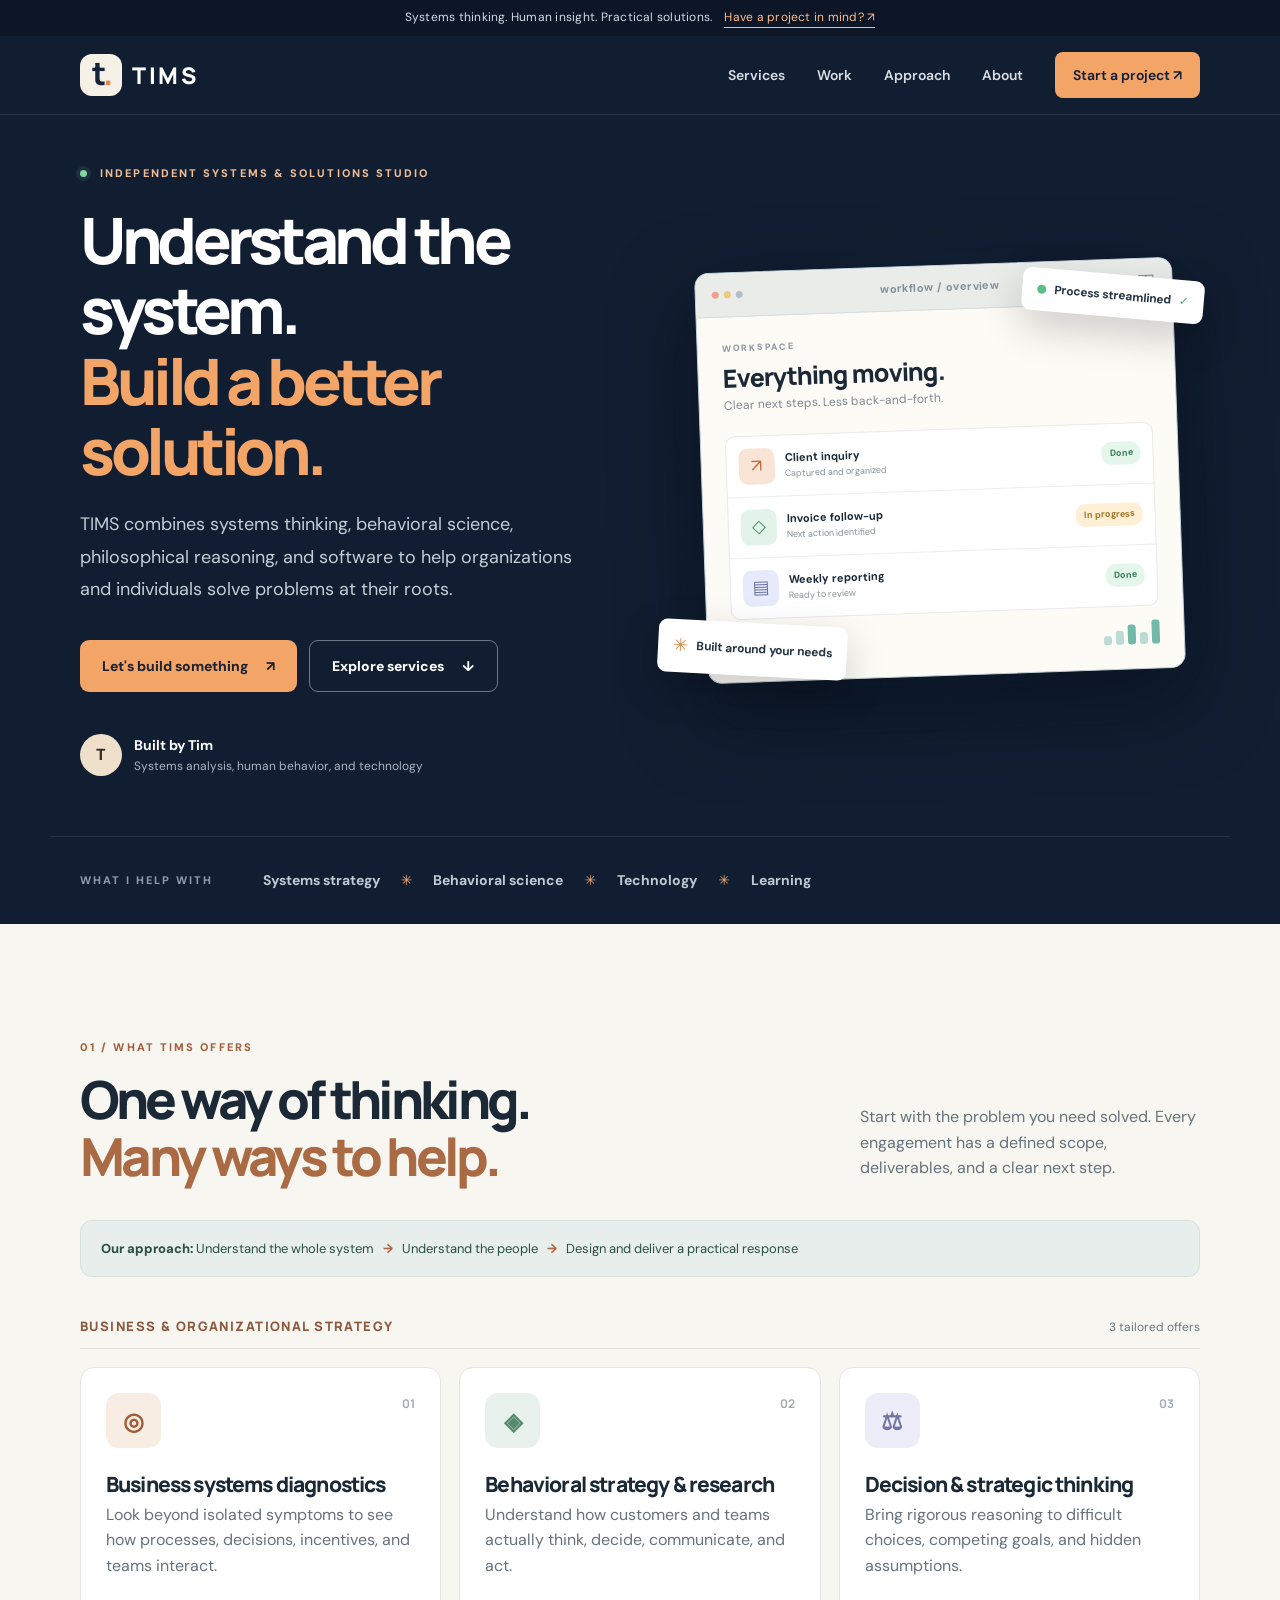
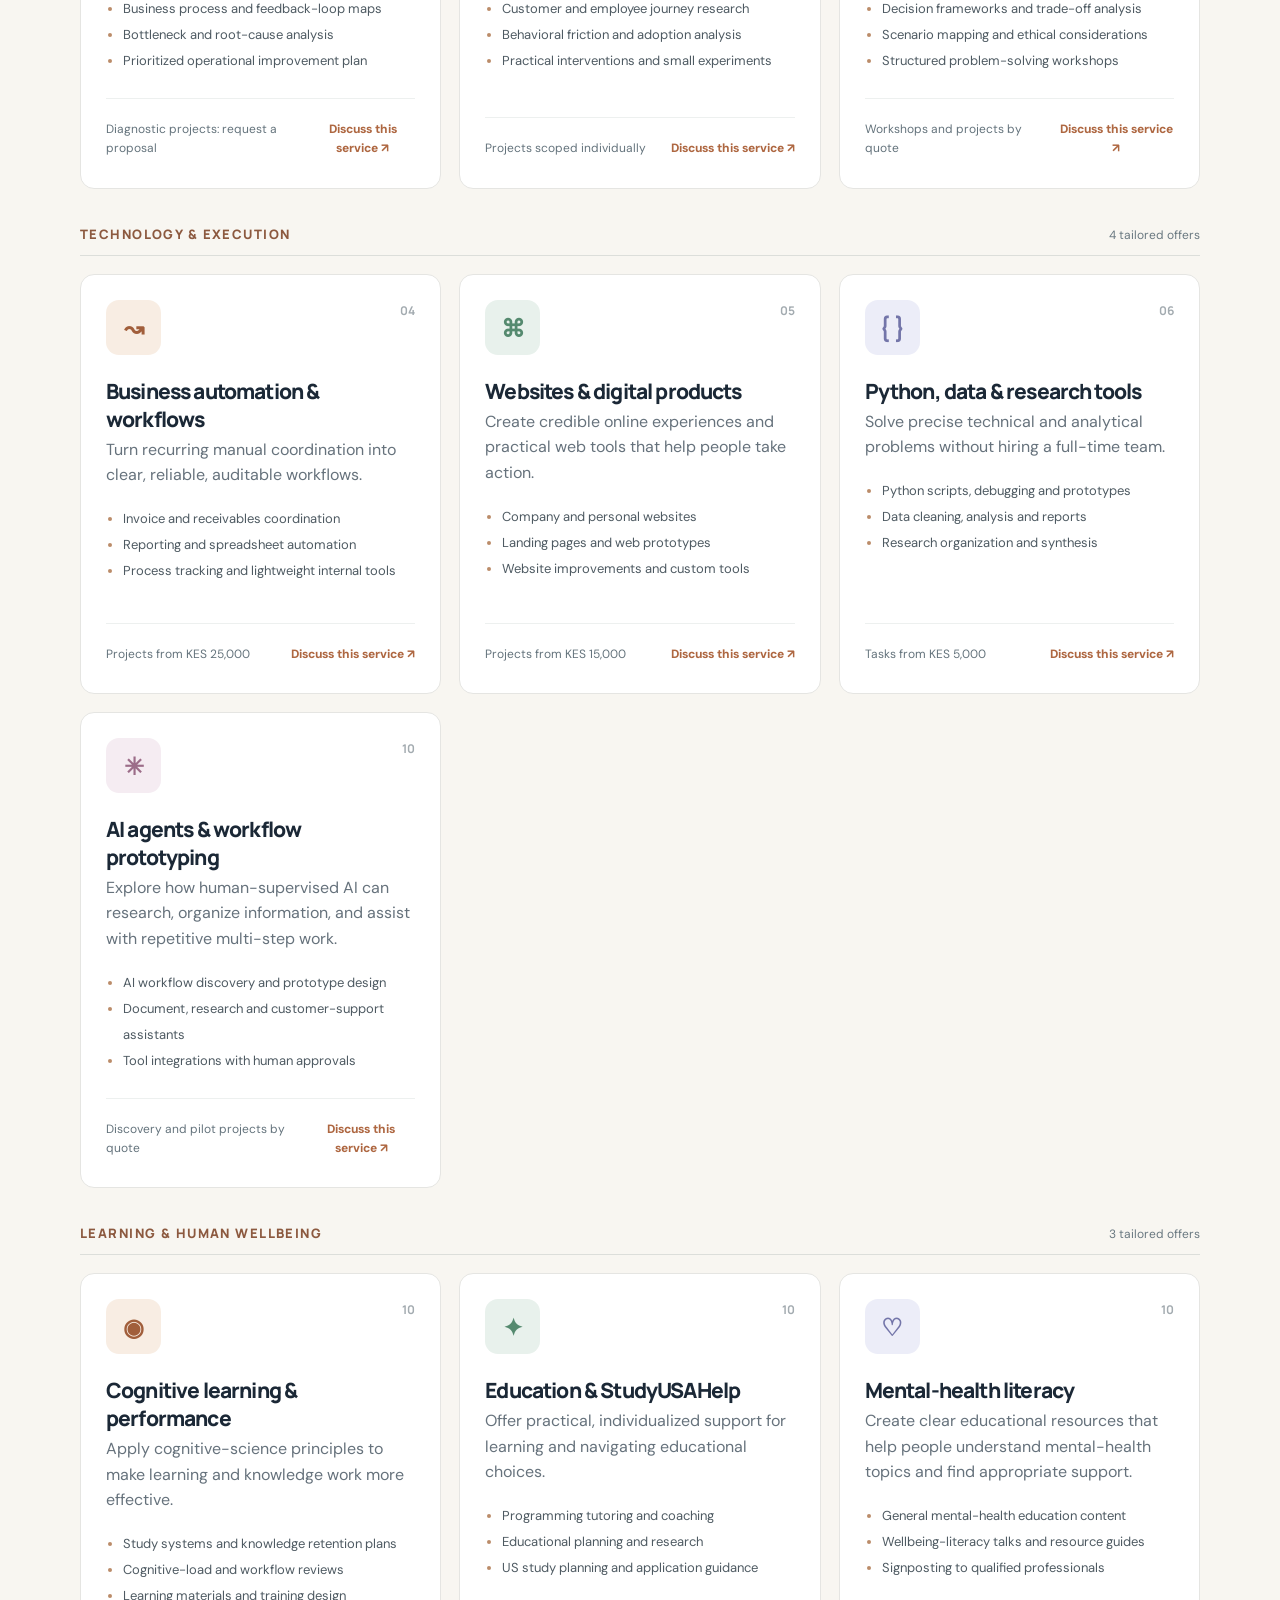
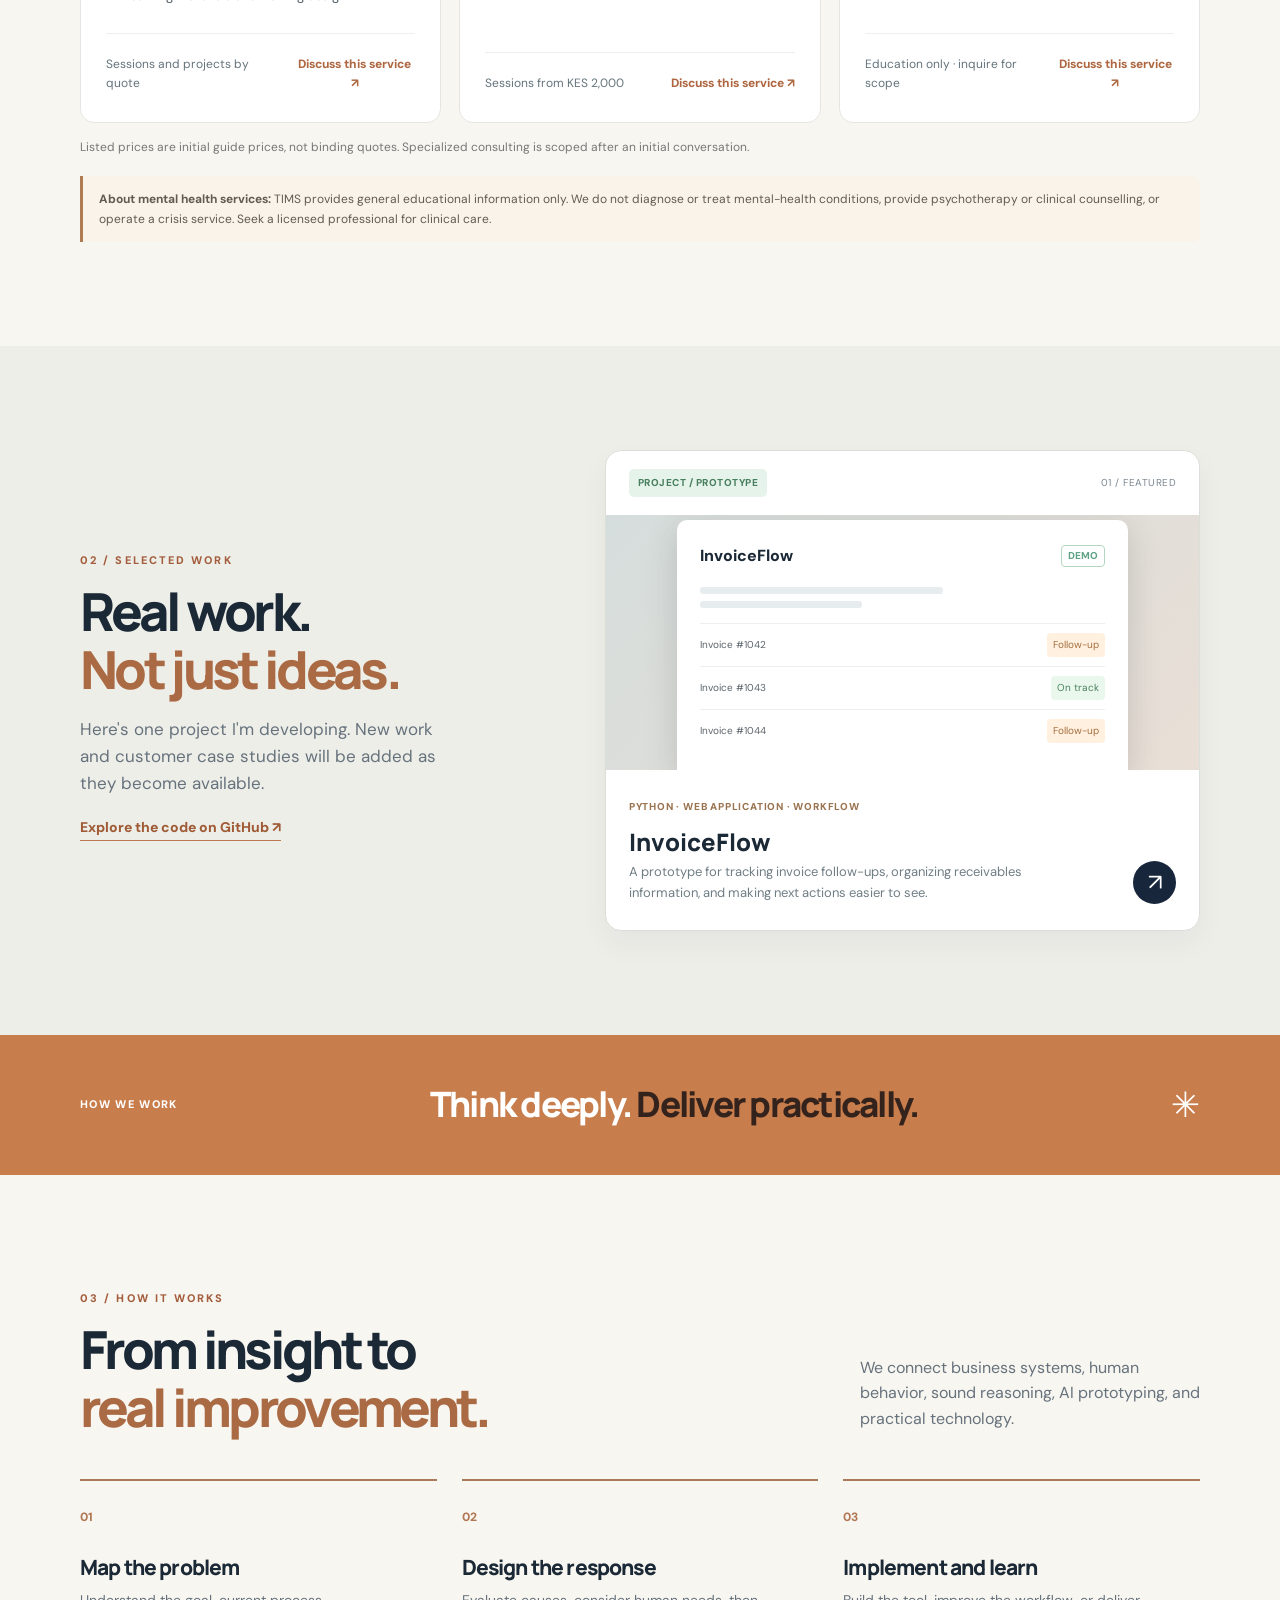
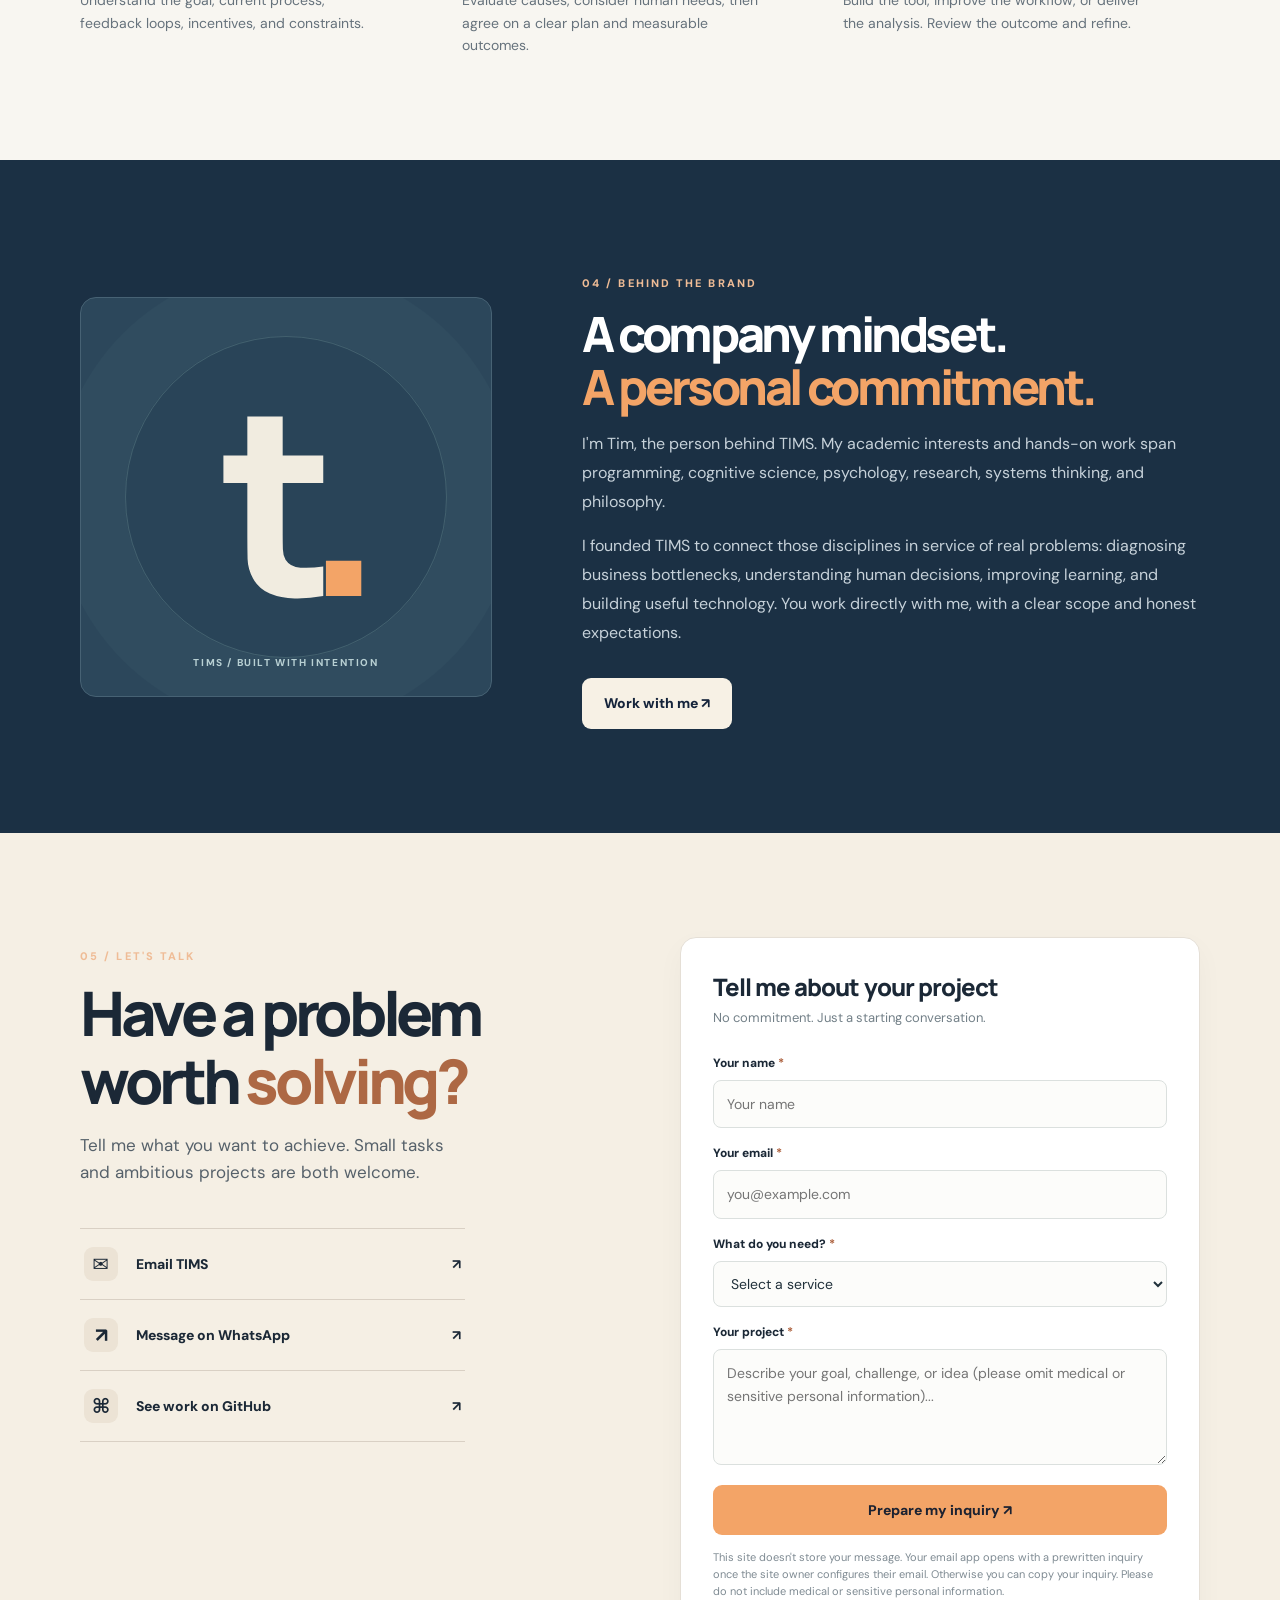
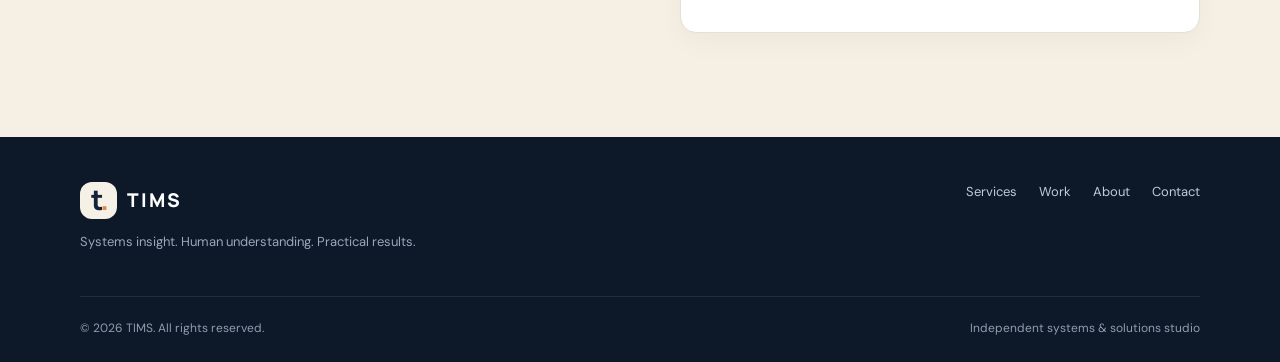
==== index.html @ 8bf4b093 "Add files via upload" ====
<!doctype html>
<html lang="en">
<head>
  <meta charset="utf-8">
  <meta name="viewport" content="width=device-width, initial-scale=1">
  <meta name="theme-color" content="#111e31">
  <meta name="description" content="TIMS combines systems thinking, behavioral science, philosophy, research and software to solve business problems, build digital solutions, and support learning.">
  <meta property="og:title" content="TIMS — Systems insight. Human understanding. Practical results.">
  <meta property="og:description" content="Systems consulting, behavioral design, technology, decision strategy and learning services — founded by Tim.">
  <meta property="og:type" content="website">
  <title>TIMS — Systems, People & Technology</title>
  <link rel="icon" href="favicon.svg" type="image/svg+xml">
  <link rel="stylesheet" href="styles.css">
  <script defer src="site-config.js"></script>
  <script defer src="script.js"></script>
</head>
<body>
  <a class="skip-link" href="#main">Skip to content</a>
  <div class="topline"><span>Systems thinking. Human insight. Practical solutions.</span><a href="#contact">Have a project in mind? <span aria-hidden="true">↗</span></a></div>
  <header class="header" id="top">
    <div class="shell nav-wrap">
      <a class="brand" href="#top" aria-label="TIMS home"><span class="brand-mark">t<span>.</span></span><span class="brand-word">TIMS</span></a>
      <button class="mobile-menu" id="nav-toggle" type="button" aria-expanded="false" aria-controls="site-nav" aria-label="Open navigation"><span></span><span></span><span></span></button>
      <nav class="nav" id="site-nav" aria-label="Main navigation">
        <a href="#services">Services</a>
        <a href="#work">Work</a>
        <a href="#approach">Approach</a>
        <a href="#about">About</a>
        <a class="nav-cta" href="#contact">Start a project <span aria-hidden="true">↗</span></a>
      </nav>
    </div>
  </header>
  <main id="main">
    <section class="hero" aria-labelledby="hero-title">
      <div class="shell hero-grid">
        <div class="hero-copy">
          <div class="eyebrow"><span class="signal-dot"></span> INDEPENDENT SYSTEMS & SOLUTIONS STUDIO</div>
          <h1 id="hero-title">Understand the system.<br><em>Build a better solution.</em></h1>
          <p class="hero-lead">TIMS combines systems thinking, behavioral science, philosophical reasoning, and software to help organizations and individuals solve problems at their roots.</p>
          <div class="hero-actions"><a class="button button-primary" href="#contact">Let's build something <span aria-hidden="true">↗</span></a><a class="button button-outline" href="#services">Explore services <span aria-hidden="true">↓</span></a></div>
          <div class="hero-proof"><div class="avatar">T</div><div><strong>Built by Tim</strong><span>Systems analysis, human behavior, and technology</span></div></div>
        </div>
        <div class="hero-art" aria-label="Illustration of coordinated business tasks">
          <div class="float-note top-note"><span class="small-dot green"></span><span>Process streamlined</span><span class="tiny-check">✓</span></div>
          <div class="mock-window">
            <div class="mock-head"><div class="window-dots"><i></i><i></i><i></i></div><span>workflow / overview</span><span class="window-symbol">◫</span></div>
            <div class="mock-body">
              <div class="mock-kicker">WORKSPACE</div><h3>Everything moving.</h3><p>Clear next steps. Less back-and-forth.</p>
              <div class="mock-board"><div class="mock-row"><span class="symbol peach">↗</span><span class="mock-line"><strong>Client inquiry</strong><small>Captured and organized</small></span><span class="mock-status">Done</span></div><div class="mock-row"><span class="symbol mint">◇</span><span class="mock-line"><strong>Invoice follow-up</strong><small>Next action identified</small></span><span class="mock-status amber">In progress</span></div><div class="mock-row"><span class="symbol lavender">▤</span><span class="mock-line"><strong>Weekly reporting</strong><small>Ready to review</small></span><span class="mock-status">Done</span></div></div>
              <div class="mock-bottom"><span>Example workflow preview</span><span class="bars"><i></i><i></i><i></i><i></i><i></i></span></div>
            </div>
          </div>
          <div class="float-note bottom-note"><span class="sparkle">✳</span><span>Built around your needs</span></div>
        </div>
      </div>
      <div class="shell hero-foot"><span>WHAT I HELP WITH</span><div>Systems strategy <b>✳</b> Behavioral science <b>✳</b> Technology <b>✳</b> Learning</div></div>
    </section>
    <section id="services" class="section services-section" aria-labelledby="services-title">
      <div class="shell"><div class="section-head"><div><p class="eyebrow dark">01 / WHAT TIMS OFFERS</p><h2 id="services-title">One way of thinking.<br><em>Many ways to help.</em></h2></div><p>Start with the problem you need solved. Every engagement has a defined scope, deliverables, and a clear next step.</p></div>
      <div class="positioning-strip"><strong>Our approach:</strong> Understand the whole system <span aria-hidden="true">→</span> Understand the people <span aria-hidden="true">→</span> Design and deliver a practical response</div>
      <div class="service-category"><h3>BUSINESS &amp; ORGANIZATIONAL STRATEGY</h3><span>3 tailored offers</span></div>
      <div class="service-grid">
        <article class="service-card"><div class="service-num">01</div><div class="service-icon" aria-hidden="true">◎</div><h3>Business systems diagnostics</h3><p>Look beyond isolated symptoms to see how processes, decisions, incentives, and teams interact.</p><ul><li>Business process and feedback-loop maps</li><li>Bottleneck and root-cause analysis</li><li>Prioritized operational improvement plan</li></ul><div class="service-bottom"><span>Diagnostic projects: request a proposal</span><button class="text-link service-inquire" data-service="Business systems diagnostics" type="button">Discuss this service ↗</button></div></article>
        <article class="service-card"><div class="service-num">02</div><div class="service-icon" aria-hidden="true">◈</div><h3>Behavioral strategy &amp; research</h3><p>Understand how customers and teams actually think, decide, communicate, and act.</p><ul><li>Customer and employee journey research</li><li>Behavioral friction and adoption analysis</li><li>Practical interventions and small experiments</li></ul><div class="service-bottom"><span>Projects scoped individually</span><button class="text-link service-inquire" data-service="Behavioral strategy and research" type="button">Discuss this service ↗</button></div></article>
        <article class="service-card"><div class="service-num">03</div><div class="service-icon" aria-hidden="true">⚖</div><h3>Decision &amp; strategic thinking</h3><p>Bring rigorous reasoning to difficult choices, competing goals, and hidden assumptions.</p><ul><li>Decision frameworks and trade-off analysis</li><li>Scenario mapping and ethical considerations</li><li>Structured problem-solving workshops</li></ul><div class="service-bottom"><span>Workshops and projects by quote</span><button class="text-link service-inquire" data-service="Decision and strategic thinking" type="button">Discuss this service ↗</button></div></article>
      </div>
      <div class="service-category"><h3>TECHNOLOGY &amp; EXECUTION</h3><span>4 tailored offers</span></div>
      <div class="service-grid">
        <article class="service-card"><div class="service-num">04</div><div class="service-icon" aria-hidden="true">↝</div><h3>Business automation &amp; workflows</h3><p>Turn recurring manual coordination into clear, reliable, auditable workflows.</p><ul><li>Invoice and receivables coordination</li><li>Reporting and spreadsheet automation</li><li>Process tracking and lightweight internal tools</li></ul><div class="service-bottom"><span>Projects from KES 25,000</span><button class="text-link service-inquire" data-service="Business automation" type="button">Discuss this service ↗</button></div></article>
        <article class="service-card"><div class="service-num">05</div><div class="service-icon" aria-hidden="true">⌘</div><h3>Websites &amp; digital products</h3><p>Create credible online experiences and practical web tools that help people take action.</p><ul><li>Company and personal websites</li><li>Landing pages and web prototypes</li><li>Website improvements and custom tools</li></ul><div class="service-bottom"><span>Projects from KES 15,000</span><button class="text-link service-inquire" data-service="Website development" type="button">Discuss this service ↗</button></div></article>
        <article class="service-card"><div class="service-num">06</div><div class="service-icon" aria-hidden="true">{ }</div><h3>Python, data &amp; research tools</h3><p>Solve precise technical and analytical problems without hiring a full-time team.</p><ul><li>Python scripts, debugging and prototypes</li><li>Data cleaning, analysis and reports</li><li>Research organization and synthesis</li></ul><div class="service-bottom"><span>Tasks from KES 5,000</span><button class="text-link service-inquire" data-service="Python, data and research tools" type="button">Discuss this service ↗</button></div></article>
        <article class="service-card"><div class="service-num">10</div><div class="service-icon" aria-hidden="true">✳</div><h3>AI agents &amp; workflow prototyping</h3><p>Explore how human-supervised AI can research, organize information, and assist with repetitive multi-step work.</p><ul><li>AI workflow discovery and prototype design</li><li>Document, research and customer-support assistants</li><li>Tool integrations with human approvals</li></ul><div class="service-bottom"><span>Discovery and pilot projects by quote</span><button class="text-link service-inquire" data-service="AI agent discovery and prototyping" type="button">Discuss this service ↗</button></div></article>
      </div>
      <div class="service-category"><h3>LEARNING &amp; HUMAN WELLBEING</h3><span>3 tailored offers</span></div>
      <div class="service-grid">
        <article class="service-card"><div class="service-num">10</div><div class="service-icon" aria-hidden="true">◉</div><h3>Cognitive learning &amp; performance</h3><p>Apply cognitive-science principles to make learning and knowledge work more effective.</p><ul><li>Study systems and knowledge retention plans</li><li>Cognitive-load and workflow reviews</li><li>Learning materials and training design</li></ul><div class="service-bottom"><span>Sessions and projects by quote</span><button class="text-link service-inquire" data-service="Cognitive learning and performance" type="button">Discuss this service ↗</button></div></article>
        <article class="service-card"><div class="service-num">10</div><div class="service-icon" aria-hidden="true">✦</div><h3>Education &amp; StudyUSAHelp</h3><p>Offer practical, individualized support for learning and navigating educational choices.</p><ul><li>Programming tutoring and coaching</li><li>Educational planning and research</li><li>US study planning and application guidance</li></ul><div class="service-bottom"><span>Sessions from KES 2,000</span><button class="text-link service-inquire" data-service="Education and StudyUSAHelp" type="button">Discuss this service ↗</button></div></article>
        <article class="service-card"><div class="service-num">10</div><div class="service-icon" aria-hidden="true">♡</div><h3>Mental-health literacy</h3><p>Create clear educational resources that help people understand mental-health topics and find appropriate support.</p><ul><li>General mental-health education content</li><li>Wellbeing-literacy talks and resource guides</li><li>Signposting to qualified professionals</li></ul><div class="service-bottom"><span>Education only · inquire for scope</span><button class="text-link service-inquire" data-service="Mental-health literacy education" type="button">Discuss this service ↗</button></div></article>
      </div>
      <p class="price-note">Listed prices are initial guide prices, not binding quotes. Specialized consulting is scoped after an initial conversation.</p>
      <div class="wellbeing-note"><strong>About mental health services:</strong> TIMS provides general educational information only. We do not diagnose or treat mental-health conditions, provide psychotherapy or clinical counselling, or operate a crisis service. Seek a licensed professional for clinical care.</div>
      </div>
    </section>
    <section id="work" class="section work-section" aria-labelledby="work-title"><div class="shell work-layout"><div class="work-intro"><p class="eyebrow dark">02 / SELECTED WORK</p><h2 id="work-title">Real work.<br><em>Not just ideas.</em></h2><p>Here's one project I'm developing. New work and customer case studies will be added as they become available.</p><a class="inline-arrow" href="https://github.com/edwingatimu384-sym/invoiceFlow" target="_blank" rel="noopener noreferrer">Explore the code on GitHub ↗</a></div><article class="project-card"><div class="project-top"><span class="project-chip">PROJECT / PROTOTYPE</span><span>01 / FEATURED</span></div><div class="project-illustration"><div class="paper"><div class="paper-header"><span>InvoiceFlow</span><span class="paper-tag">DEMO</span></div><div class="paper-line long"></div><div class="paper-line short"></div><div class="paper-item"><span>Invoice #1042</span><span class="paper-status">Follow-up</span></div><div class="paper-item"><span>Invoice #1043</span><span class="paper-status neutral">On track</span></div><div class="paper-item"><span>Invoice #1044</span><span class="paper-status">Follow-up</span></div></div></div><div class="project-body"><div><span class="project-meta">PYTHON · WEB APPLICATION · WORKFLOW</span><h3>InvoiceFlow</h3><p>A prototype for tracking invoice follow-ups, organizing receivables information, and making next actions easier to see.</p></div><a class="round-link" href="https://github.com/edwingatimu384-sym/invoiceFlow" aria-label="View InvoiceFlow on GitHub" target="_blank" rel="noopener noreferrer">↗</a></div></article></div></section>
    <section class="statement-band"><div class="shell statement-content"><span>HOW WE WORK</span><p>Think deeply. <em>Deliver practically.</em></p><span class="asterisk">✳</span></div></section>
    <section id="approach" class="section approach-section" aria-labelledby="approach-title"><div class="shell"><div class="section-head"><div><p class="eyebrow dark">03 / HOW IT WORKS</p><h2 id="approach-title">From insight to<br><em>real improvement.</em></h2></div><p>We connect business systems, human behavior, sound reasoning, AI prototyping, and practical technology.</p></div><div class="steps"><div class="step"><span class="step-number">01</span><h3>Map the problem</h3><p>Understand the goal, current process, feedback loops, incentives, and constraints.</p></div><div class="step"><span class="step-number">02</span><h3>Design the response</h3><p>Evaluate causes, consider human needs, then agree on a clear plan and measurable outcomes.</p></div><div class="step"><span class="step-number">03</span><h3>Implement and learn</h3><p>Build the tool, improve the workflow, or deliver the analysis. Review the outcome and refine.</p></div></div></div></section>
    <section id="about" class="section about-section" aria-labelledby="about-title"><div class="shell about-grid"><div class="about-graphic"><span class="about-monogram">t<span>.</span></span><div class="about-caption">TIMS / BUILT WITH INTENTION</div></div><div class="about-copy"><p class="eyebrow">04 / BEHIND THE BRAND</p><h2 id="about-title">A company mindset.<br><em>A personal commitment.</em></h2><p>I'm Tim, the person behind TIMS. My academic interests and hands-on work span programming, cognitive science, psychology, research, systems thinking, and philosophy.</p><p>I founded TIMS to connect those disciplines in service of real problems: diagnosing business bottlenecks, understanding human decisions, improving learning, and building useful technology. You work directly with me, with a clear scope and honest expectations.</p><a class="button button-dark" href="#contact">Work with me ↗</a></div></div></section>
    <section id="contact" class="section contact-section" aria-labelledby="contact-title"><div class="shell contact-grid"><div class="contact-copy"><p class="eyebrow">05 / LET'S TALK</p><h2 id="contact-title">Have a problem<br>worth <em>solving?</em></h2><p>Tell me what you want to achieve. Small tasks and ambitious projects are both welcome.</p><div class="contact-methods"><a id="contact-email" class="contact-method is-hidden" href="#"><span>✉</span><span>Email TIMS</span><b>↗</b></a><a id="contact-whatsapp" class="contact-method is-hidden" href="#" target="_blank" rel="noopener noreferrer"><span>↗</span><span>Message on WhatsApp</span><b>↗</b></a><a class="contact-method" href="https://github.com/edwingatimu384-sym" target="_blank" rel="noopener noreferrer"><span>⌘</span><span>See work on GitHub</span><b>↗</b></a></div></div><form id="inquiry-form" class="contact-form"><h3>Tell me about your project</h3><p>No commitment. Just a starting conversation.</p><div class="form-row"><label for="customer-name">Your name <span>*</span></label><input id="customer-name" name="name" autocomplete="name" placeholder="Your name" required maxlength="100"></div><div class="form-row"><label for="customer-email">Your email <span>*</span></label><input id="customer-email" type="email" name="email" autocomplete="email" placeholder="you@example.com" required maxlength="180"></div><div class="form-row"><label for="service-choice">What do you need? <span>*</span></label><select id="service-choice" name="service" required><option value="" disabled selected>Select a service</option><optgroup label="BUSINESS &amp; ORGANIZATIONAL STRATEGY"><option value="Business systems diagnostics">Business systems diagnostics</option><option value="Behavioral strategy and research">Behavioral strategy &amp; research</option><option value="Decision and strategic thinking">Decision &amp; strategic thinking</option></optgroup><optgroup label="TECHNOLOGY &amp; EXECUTION"><option value="Business automation">Business automation &amp; workflows</option><option value="Website development">Websites &amp; digital products</option><option value="Python, data and research tools">Python, data &amp; research tools</option><option value="AI agent discovery and prototyping">AI agents &amp; workflow prototyping</option></optgroup><optgroup label="LEARNING &amp; HUMAN WELLBEING"><option value="Cognitive learning and performance">Cognitive learning &amp; performance</option><option value="Education and StudyUSAHelp">Education &amp; StudyUSAHelp</option><option value="Mental-health literacy education">Mental-health literacy</option></optgroup><option value="Something else">Something else</option></select></div><div class="form-row"><label for="project-details">Your project <span>*</span></label><textarea id="project-details" name="details" rows="4" maxlength="3000" placeholder="Describe your goal, challenge, or idea (please omit medical or sensitive personal information)..." required></textarea></div><button class="button button-primary submit-button" id="inquiry-submit" type="submit">Prepare my inquiry ↗</button><p id="inquiry-status" class="inquiry-status" role="status" aria-live="polite"></p><p class="form-note">This site doesn't store your message. Your email app opens with a prewritten inquiry once the site owner configures their email. Otherwise you can copy your inquiry. Please do not include medical or sensitive personal information.</p></form></div></section>
  </main>
  <footer class="footer"><div class="shell footer-grid"><div><a class="brand footer-brand" href="#top"><span class="brand-mark">t<span>.</span></span><span class="brand-word">TIMS</span></a><p>Systems insight. Human understanding. Practical results.</p></div><div class="footer-links"><a href="#services">Services</a><a href="#work">Work</a><a href="#about">About</a><a href="#contact">Contact</a></div><div class="footer-bottom"><span>© <span id="year">2026</span> TIMS. All rights reserved.</span><span>Independent systems & solutions studio</span></div></div></footer>
</body>
</html>
---- styles.css ----
@import url('https://fonts.googleapis.com/css2?family=DM+Sans:wght@400;500;600;700&family=Manrope:wght@400;500;600;700;800&display=swap');
:root{--navy:#14233a;--deep:#111e31;--peach:#f3a467;--cream:#f8f6f1;--cream2:#f1eee7;--ink:#1b2836;--muted:#66727c;--stroke:#dfe1dd;--white:#fff;--radius:16px}*{box-sizing:border-box}html{scroll-behavior:smooth;scroll-padding-top:80px}body{margin:0;background:var(--cream);color:var(--ink);font-family:'DM Sans',system-ui,-apple-system,Segoe UI,sans-serif;font-size:16px;line-height:1.6}button,input,textarea,select{font:inherit}button{cursor:pointer}a{color:inherit;text-decoration:none}img{max-width:100%;display:block}:focus-visible{outline:3px solid var(--peach);outline-offset:4px}.shell{max-width:1180px;margin:auto;padding:0 30px}.skip-link{position:absolute;left:12px;top:-80px;background:white;padding:10px;z-index:99}.skip-link:focus{top:12px}.topline{background:#0c1627;color:#d1dbe6;text-align:center;padding:8px 20px;display:flex;justify-content:center;gap:12px;font-size:12px;letter-spacing:.02em}.topline a{color:#ffbb87;border-bottom:1px solid #ffbb87}.header{background:var(--deep);position:sticky;top:0;z-index:50;border-bottom:1px solid rgba(255,255,255,.1)}.nav-wrap{display:flex;justify-content:space-between;align-items:center;min-height:78px}.brand{display:inline-flex;gap:10px;align-items:center;color:white}.brand-mark{height:42px;width:42px;background:#f6f1e6;color:var(--navy);border-radius:12px;font:800 32px/38px 'Manrope',sans-serif;text-align:center;letter-spacing:-3px}.brand-mark span{color:#e5864d}.brand-word{font:800 23px/1 'Manrope',sans-serif;letter-spacing:.11em}.nav{display:flex;align-items:center;gap:32px;color:#d9dee4;font-size:14px;font-weight:600}.nav a:hover{color:white}.nav-cta{background:var(--peach);color:var(--deep)!important;border-radius:8px;padding:12px 18px;transition:transform .2s}.nav-cta:hover,.button:hover{transform:translateY(-2px)}.mobile-menu{display:none}.hero{background:var(--deep);color:white;overflow:hidden}.hero-grid{display:grid;grid-template-columns:1.03fr .97fr;align-items:center;gap:48px;min-height:610px;padding-top:50px;padding-bottom:60px}.eyebrow{font-size:11px;font-weight:800;letter-spacing:.19em;color:#efbc96;text-transform:uppercase}.signal-dot{display:inline-block;width:7px;height:7px;background:#81d7a0;border-radius:50%;margin-right:8px;box-shadow:0 0 0 4px #81d7a017}.hero h1,.section h2,.statement-content p{font:800 clamp(42px,5vw,72px)/1.1 'Manrope',sans-serif;letter-spacing:-.07em;margin:22px 0}.hero h1 em,.section h2 em,.statement-content em{font-style:normal;color:var(--peach)}.hero-lead{color:#c5cdd6;font-size:18px;max-width:510px;line-height:1.8}.hero-actions{display:flex;gap:12px;flex-wrap:wrap;margin:34px 0 42px}.button{display:inline-flex;justify-content:center;align-items:center;gap:18px;border:0;border-radius:9px;padding:14px 22px;font-size:14px;font-weight:800;transition:transform .2s,background .2s}.button-primary{background:var(--peach);color:#1c2231}.button-primary:hover{background:#ffbc8a}.button-outline{color:white;border:1px solid #6c7788;background:transparent}.button-outline:hover{background:#ffffff12}.hero-proof{display:flex;gap:12px;align-items:center}.avatar{height:42px;width:42px;display:grid;place-items:center;border-radius:50%;font-weight:800;color:#30291e;background:#eee0cb}.hero-proof strong,.hero-proof span{display:block}.hero-proof strong{font-size:14px}.hero-proof span{font-size:12px;color:#a8b5c4}.hero-art{height:470px;position:relative;display:flex;align-items:center;justify-content:center}.hero-art:before{content:"";position:absolute;width:520px;height:520px;border-radius:50%;background:radial-gradient(circle,#38547445,transparent 66%)}.mock-window{width:92%;max-width:510px;background:#fdfbf6;color:var(--ink);border:1px solid #c4d1da;border-radius:14px;box-shadow:0 30px 80px #060c1890;transform:rotate(-2deg);position:relative;overflow:hidden}.mock-head{height:44px;background:#e9ece9;display:flex;align-items:center;justify-content:space-between;padding:0 16px;border-bottom:1px solid #d6dcdf;color:#82909a;font-size:11px;font-weight:700;letter-spacing:.04em}.window-dots{display:flex;gap:5px}.window-dots i{width:7px;height:7px;border-radius:50%;background:#b4bec4}.window-dots i:first-child{background:#efa08b}.window-dots i:nth-child(2){background:#efc87b}.window-symbol{font-size:20px}.mock-body{padding:24px}.mock-kicker{font-size:9px;font-weight:800;color:#8c97a0;letter-spacing:.2em}.mock-body h3{font:800 25px/1.2 Manrope,sans-serif;letter-spacing:-1px;margin:8px 0 3px}.mock-body>p{font-size:12px;color:#7e8892;margin:0 0 20px}.mock-board{background:white;border:1px solid #e8eaeb;border-radius:10px}.mock-row{padding:12px;display:flex;align-items:center;gap:10px;border-bottom:1px solid #eceeee}.mock-row:last-child{border:0}.symbol{height:36px;width:36px;border-radius:9px;display:grid;place-items:center;font-size:18px}.peach{background:#fae4d6;color:#bf6b37}.mint{background:#e2f4e9;color:#429263}.lavender{background:#e6eafa;color:#6972a7}.mock-line{flex:1}.mock-line strong,.mock-line small{display:block}.mock-line strong{font-size:11px}.mock-line small{font-size:9px;color:#88919a}.mock-status{font-size:9px;font-weight:800;border-radius:10px;padding:4px 8px;color:#378059;background:#e5f6eb}.mock-status.amber{background:#fff0d5;color:#a4772b}.mock-bottom{display:flex;align-items:center;justify-content:space-between;margin-top:14px;color:#929a9e;font-size:9px}.bars{display:flex;align-items:flex-end;gap:4px}.bars i{height:9px;width:8px;background:#bedad5;border-radius:3px}.bars i:nth-child(2){height:14px}.bars i:nth-child(3){height:20px;background:#72b9a7}.bars i:nth-child(4){height:12px}.bars i:nth-child(5){height:24px;background:#72b9a7}.float-note{position:absolute;z-index:2;background:white;color:#263743;border-radius:9px;box-shadow:0 15px 40px #0003;padding:12px 15px;display:flex;align-items:center;gap:8px;font-size:12px;font-weight:700}.top-note{right:-4px;top:38px;transform:rotate(5deg)}.bottom-note{left:-22px;bottom:30px;transform:rotate(3deg)}.small-dot{width:9px;height:9px;border-radius:50%}.green{background:#5abd8a}.tiny-check{color:#56a784}.sparkle{color:#d78e52;font-size:18px}.hero-foot{display:flex;gap:50px;align-items:center;border-top:1px solid #ffffff18;min-height:88px;color:#c1c9d3}.hero-foot>span{font-size:11px;letter-spacing:.18em;color:#8c9aac;font-weight:800}.hero-foot>div{font-size:14px;font-weight:700}.hero-foot b{padding:0 18px;color:var(--peach)}.section{padding:104px 0}.section-head{display:flex;align-items:end;justify-content:space-between;gap:30px;margin-bottom:42px}.eyebrow.dark{color:#a35d3c}.section h2{font-size:clamp(36px,4.1vw,55px);margin:14px 0 0}.section h2 em{color:#aa6a44}.section-head>p{max-width:340px;color:var(--muted);margin:0 0 5px}.service-grid{display:grid;grid-template-columns:repeat(2,1fr);gap:18px}.service-card{min-height:390px;background:white;padding:30px;position:relative;border:1px solid #e5e5e2;border-radius:14px;display:flex;flex-direction:column;transition:transform .2s,box-shadow .2s}.service-card:hover{transform:translateY(-4px);box-shadow:0 15px 30px #1c2c3210}.service-num{position:absolute;right:30px;top:29px;color:#a3abb0;font:700 12px Manrope,sans-serif}.service-icon{display:grid;place-items:center;height:55px;width:55px;border-radius:13px;background:#f8ede3;color:#a15e3b;font:700 24px Manrope,sans-serif}.service-card:nth-child(2) .service-icon{background:#e8f1ec;color:#558a6f}.service-card:nth-child(3) .service-icon{background:#ecedf8;color:#7375a9}.service-card:nth-child(4) .service-icon{background:#f5ecf2;color:#9c6d89}.service-card h3{font:800 23px Manrope,sans-serif;letter-spacing:-.04em;margin:22px 0 4px}.service-card>p{color:var(--muted);margin:0 0 10px}.service-card ul{padding-left:17px;margin:8px 0 24px;font-size:13px;color:#4e5a62;line-height:2}.service-card li::marker{color:#bb8c69}.service-bottom{margin-top:auto;border-top:1px solid #edf0ef;padding-top:17px;display:flex;align-items:center;justify-content:space-between;gap:12px;font-size:12px;color:#64737c}.service-bottom strong{color:#1f2a31}.text-link{border:0;background:none;padding:4px 0;color:#ae6741;font-weight:800;font-size:12px}.text-link:hover{text-decoration:underline}.price-note{margin:15px 0 0;font-size:12px;color:#777}.work-section{background:#eeeee9}.work-layout{display:grid;grid-template-columns:.85fr 1.15fr;gap:85px;align-items:center}.work-intro>p:not(.eyebrow){color:var(--muted);font-size:17px;max-width:370px}.inline-arrow{font-weight:800;font-size:14px;border-bottom:1px solid #bc7951;padding-bottom:4px;color:#9f5b36}.project-card{background:white;border:1px solid #dadfd9;border-radius:16px;overflow:hidden;box-shadow:0 13px 30px #1e31310c}.project-top{display:flex;justify-content:space-between;align-items:center;padding:18px 23px;font-size:10px;color:#7b8790;letter-spacing:.05em}.project-chip{background:#e6f3eb;padding:6px 9px;border-radius:5px;color:#48805e;font-weight:800}.project-illustration{height:255px;background:linear-gradient(135deg,#d5dddc,#e9dfd6);display:flex;justify-content:center;align-items:end;overflow:hidden;padding-top:22px}.paper{background:#fff;width:76%;height:250px;border-radius:10px 10px 0 0;box-shadow:0 9px 32px #3a414133;padding:23px}.paper-header{display:flex;justify-content:space-between;align-items:center;font-weight:800;font-size:16px;margin-bottom:18px}.paper-tag{color:#61a485;font-size:10px;border:1px solid #b3d8c1;padding:2px 6px;border-radius:4px}.paper-line{height:7px;border-radius:3px;background:#e7ecee;margin-bottom:7px}.paper-line.long{width:60%}.paper-line.short{width:40%;margin-bottom:15px}.paper-item{border-top:1px solid #ecefed;display:flex;justify-content:space-between;align-items:center;padding:9px 0;font-size:10px;color:#5c646b}.paper-status{background:#fff0df;padding:4px 6px;border-radius:4px;color:#a66f3f}.paper-status.neutral{background:#eaf7ed;color:#48805e}.project-body{display:flex;align-items:end;justify-content:space-between;gap:15px;padding:22px 23px 26px}.project-meta{color:#9a734f;letter-spacing:.08em;font-size:10px;font-weight:800}.project-body h3{margin:7px 0 4px;font:800 24px Manrope,sans-serif}.project-body p{margin:0;color:#707e85;font-size:13px;max-width:400px}.round-link{height:43px;min-width:43px;border-radius:50%;background:#17263b;color:white;display:grid;place-items:center;font-size:23px}.statement-band{background:#c87d4c;color:#fff;padding:42px 0}.statement-content{display:flex;justify-content:space-between;align-items:center;gap:20px}.statement-content>span:first-child{font-weight:800;font-size:11px;letter-spacing:.12em}.statement-content p{font-size:clamp(22px,3vw,35px);margin:0;letter-spacing:-.05em}.statement-content em{color:#34231d}.asterisk{font-size:35px}.steps{display:grid;grid-template-columns:repeat(3,1fr);gap:25px}.step{border-top:2px solid #a97b5a;padding-top:22px}.step-number{font-size:12px;color:#b07752;font-weight:800}.step h3{font:800 21px Manrope,sans-serif;letter-spacing:-.04em;margin:25px 0 8px}.step p{margin:0;max-width:310px;color:var(--muted);font-size:14px}.about-section{background:#1b3044;color:white}.about-grid{display:grid;grid-template-columns:.8fr 1.2fr;gap:90px;align-items:center}.about-graphic{background:#294458;min-height:400px;border:1px solid #476274;border-radius:16px;position:relative;display:grid;place-items:center;overflow:hidden}.about-graphic:before{content:"";position:absolute;border:1px solid #8fb5b241;width:320px;height:320px;border-radius:50%;box-shadow:0 0 0 70px #87a7a60c,0 0 0 140px #87a7a607}.about-monogram{font:800 260px/1 Manrope,sans-serif;letter-spacing:-.13em;z-index:1;color:#f1ece0}.about-monogram span{color:var(--peach)}.about-caption{position:absolute;bottom:25px;font-weight:800;font-size:10px;letter-spacing:.16em;color:#b8d0d3}.about-copy h2{font-size:clamp(35px,3.8vw,51px)}.about-copy h2 em{color:var(--peach)}.about-copy>p:not(.eyebrow){font-size:16px;line-height:1.8;color:#c6d1d9}.button-dark{background:#f7f1e5;color:#14233a;margin-top:15px}.contact-section{background:#f5efe4}.contact-grid{display:grid;grid-template-columns:1fr 1fr;gap:80px;align-items:start}.contact-copy h2{font-size:clamp(42px,4.8vw,64px)}.contact-copy h2 em{color:#ad6844}.contact-copy>p:not(.eyebrow){font-size:17px;color:#56616a;max-width:375px}.contact-methods{margin-top:42px;max-width:385px}.contact-method{border-top:1px solid #d9d0c4;display:flex;gap:18px;align-items:center;padding:18px 4px;font-size:14px;font-weight:800}.contact-method:last-child{border-bottom:1px solid #d9d0c4}.contact-method>span:first-child{width:34px;height:34px;display:grid;place-items:center;background:#ece3d5;border-radius:9px;font-size:20px}.contact-method b{margin-left:auto}.is-hidden{display:none}.contact-form{background:white;border:1px solid #e5dfd6;padding:32px;border-radius:16px;box-shadow:0 10px 28px #41362909}.contact-form h3{font:800 24px Manrope,sans-serif;letter-spacing:-.04em;margin:0}.contact-form>p{margin:5px 0 25px;color:#738088;font-size:13px}.form-row{margin-bottom:16px}.form-row label{display:block;margin-bottom:7px;font-weight:800;font-size:12px}.form-row label span{color:#ac603d}.form-row input,.form-row select,.form-row textarea{display:block;width:100%;background:#fcfcfa;border:1px solid #dbe0de;border-radius:8px;padding:12px 13px;outline-offset:3px;color:#21313b;font-size:14px}.form-row textarea{resize:vertical}.form-row input:focus,.form-row textarea:focus,.form-row select:focus{border-color:#b66d47;outline:2px solid #f3cdb9}.submit-button{width:100%;margin-top:4px}.inquiry-status{font-size:12px!important;color:#2f8160!important;margin:14px 0 0!important}.form-note{font-size:11px!important;line-height:1.55;color:#7f8b93!important;margin:14px 0 0!important}.footer{background:#0d1929;color:white;padding:45px 0 24px}.footer-grid{display:grid;grid-template-columns:1fr 1fr;gap:30px}.footer-brand .brand-mark{height:37px;width:37px;line-height:34px;font-size:28px}.footer-brand .brand-word{font-size:19px}.footer-grid p{color:#98a7b9;font-size:13px}.footer-links{display:flex;justify-content:end;gap:22px;align-items:start;font-size:13px;color:#bfccd5}.footer-links a:hover{color:white}.footer-bottom{grid-column:1/-1;border-top:1px solid #ffffff16;padding-top:22px;display:flex;justify-content:space-between;gap:20px;font-size:12px;color:#8e9eae}
@media(max-width:980px){.hero-grid{gap:25px}.hero-art{height:380px}.hero h1{font-size:50px}.work-layout,.about-grid{gap:35px}.contact-grid{gap:30px}.top-note{right:-8px}}@media(max-width:760px){.shell{padding:0 20px}.topline{font-size:10px;flex-wrap:wrap;gap:3px 10px}.nav-wrap{min-height:67px}.mobile-menu{display:flex;flex-direction:column;gap:5px;border:0;background:transparent;padding:12px}.mobile-menu span{height:2px;width:23px;background:white;border-radius:3px}.nav{display:none;flex-direction:column;align-items:stretch;gap:0;position:absolute;left:0;right:0;top:100%;padding:8px 20px 20px;background:#111e31;box-shadow:0 20px 25px #0004}.nav.open{display:flex}.nav a{padding:12px}.nav-cta{margin-top:9px;text-align:center}.hero-grid{grid-template-columns:1fr;padding-top:42px;padding-bottom:10px;gap:10px}.hero h1{font-size:clamp(43px,9vw,62px)}.hero-lead{font-size:16px}.hero-actions{margin:23px 0 28px}.hero-art{height:360px;width:min(100%,530px);margin:auto}.mock-window{width:85%}.hero-foot{display:block;padding-top:20px;padding-bottom:20px;min-height:auto}.hero-foot>div{font-size:12px;line-height:2;margin-top:7px}.hero-foot b{padding:0 5px}.section{padding:70px 0}.section-head{display:block}.section-head>p{margin:20px 0 0}.section h2{font-size:40px}.service-grid{grid-template-columns:1fr}.service-card{min-height:auto}.work-layout,.about-grid,.contact-grid{grid-template-columns:1fr;gap:40px}.work-intro>p:not(.eyebrow){max-width:650px}.steps{grid-template-columns:1fr;gap:26px}.step h3{margin:12px 0 8px}.about-graphic{min-height:300px}.about-monogram{font-size:210px}.contact-form{padding:23px}.statement-content{flex-wrap:wrap}.statement-content p{order:3;width:100%;font-size:27px}.footer-links{flex-wrap:wrap}}@media(max-width:440px){.hero h1{font-size:42px}.hero-art{height:315px}.float-note{font-size:9px;padding:8px}.top-note{right:0;top:20px}.bottom-note{left:0;bottom:15px}.mock-body{padding:16px}.mock-window{width:94%}.mock-row{padding:9px}.hero-actions .button{flex:1;min-width:180px}.service-card{padding:22px}.service-bottom{flex-wrap:wrap}.footer-grid{grid-template-columns:1fr}.footer-links{justify-content:start}.footer-bottom{display:block}.footer-bottom span{display:block;margin-bottom:7px}}@media(prefers-reduced-motion:reduce){html{scroll-behavior:auto}*,*:before,*:after{transition:none!important;animation:none!important}}

/* Expanded cross-disciplinary services */
.positioning-strip{background:#e8eeeb;border:1px solid #d7e1dc;color:#2b5045;border-radius:12px;padding:16px 20px;margin:-8px 0 40px;font-size:13px;line-height:1.8}
.positioning-strip strong{font-weight:800}.positioning-strip span{color:#ad6844;font-weight:800;margin:0 6px}
.service-category{display:flex;align-items:baseline;justify-content:space-between;border-bottom:1px solid #dcdeda;margin:36px 0 18px;padding-bottom:10px;gap:12px}
.service-category h3{font:800 13px Manrope,sans-serif;letter-spacing:.11em;color:#8c593f;margin:0}
.service-category span{font-size:12px;color:#697880;white-space:nowrap}
.service-category+.service-grid{grid-template-columns:repeat(3,minmax(0,1fr))}
.service-category+.service-grid .service-card{min-height:420px;padding:25px}
.service-category+.service-grid .service-card h3{font-size:21px}
.service-category+.service-grid .service-card .service-num{right:25px;top:27px}
.wellbeing-note{border-left:3px solid #af7b53;background:#f9f3e9;border-radius:0 8px 8px 0;font-size:12px;line-height:1.7;color:#615b54;padding:13px 16px;margin-top:18px}
@media(max-width:980px){.service-category+.service-grid{grid-template-columns:repeat(2,minmax(0,1fr))}}
@media(max-width:760px){.service-category+.service-grid{grid-template-columns:1fr}.service-category+.service-grid .service-card{min-height:auto}.positioning-strip{margin-top:0}.service-category h3{font-size:11px}}
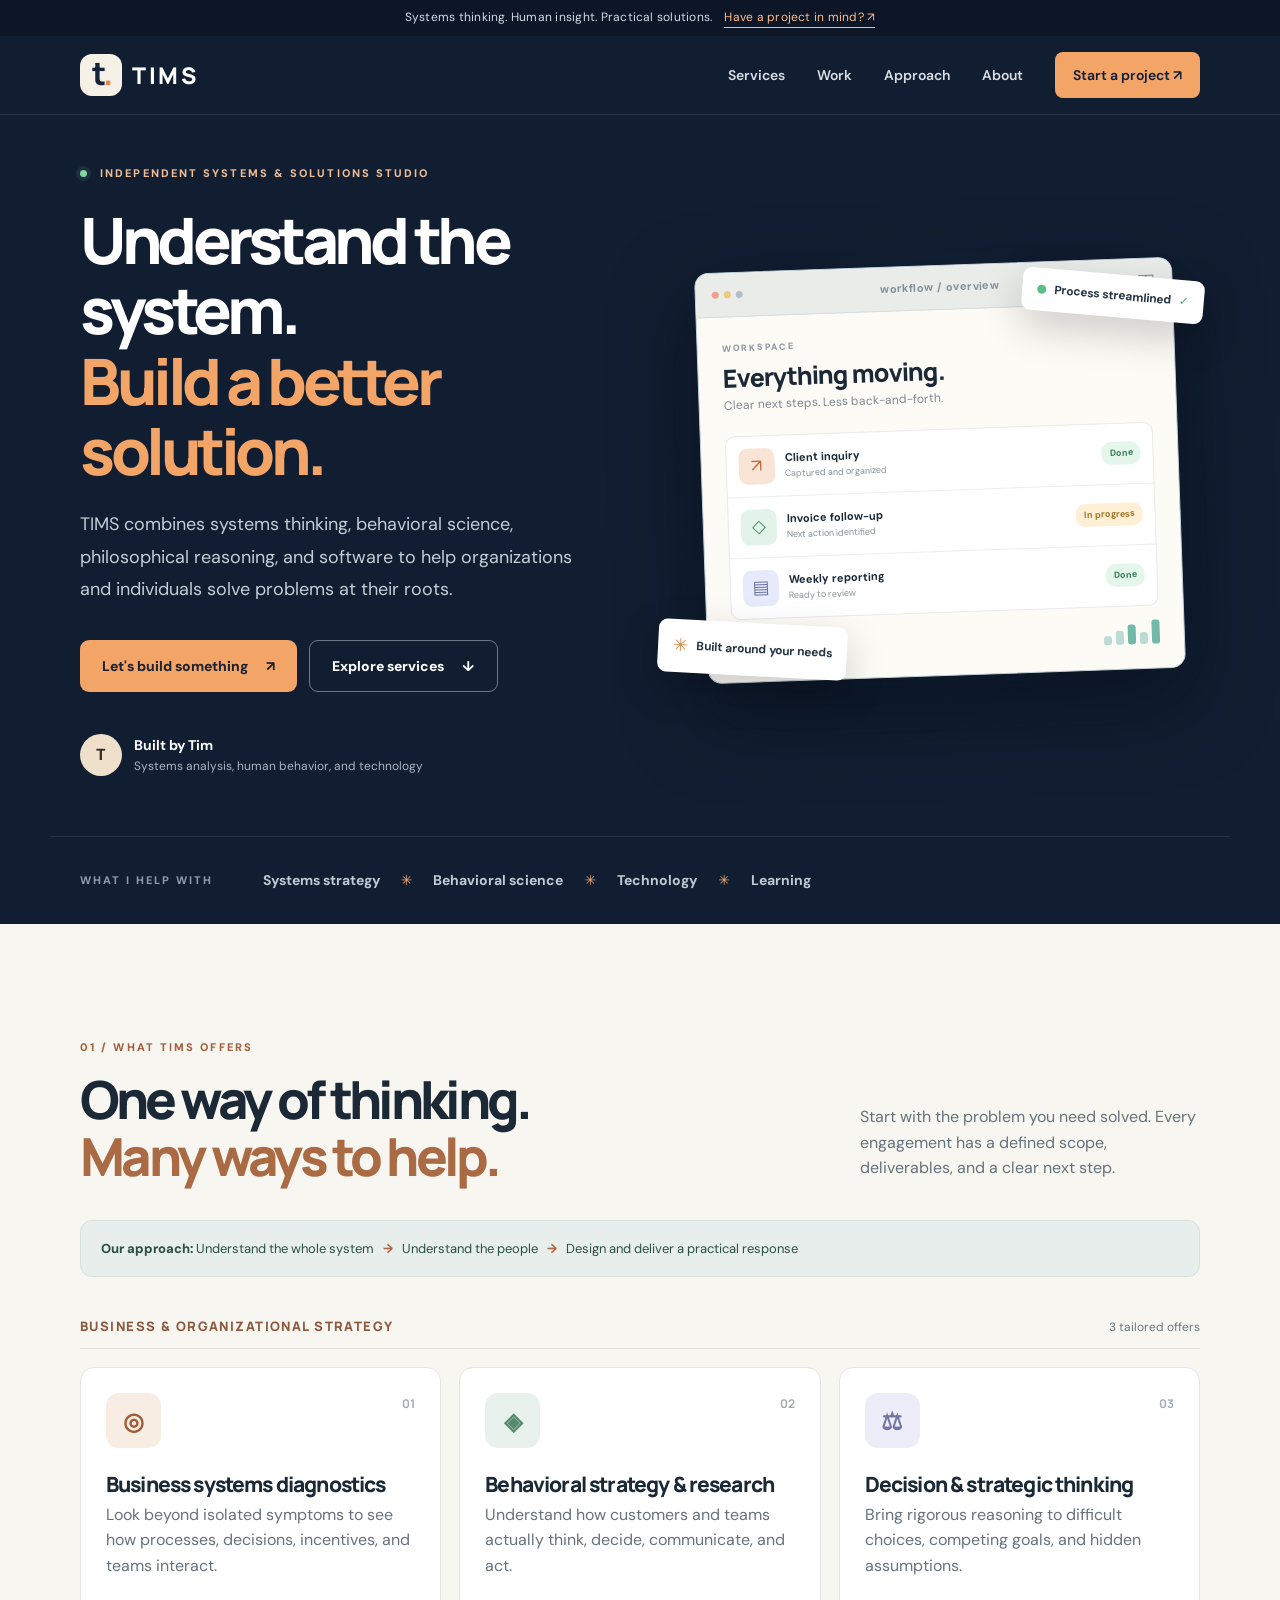
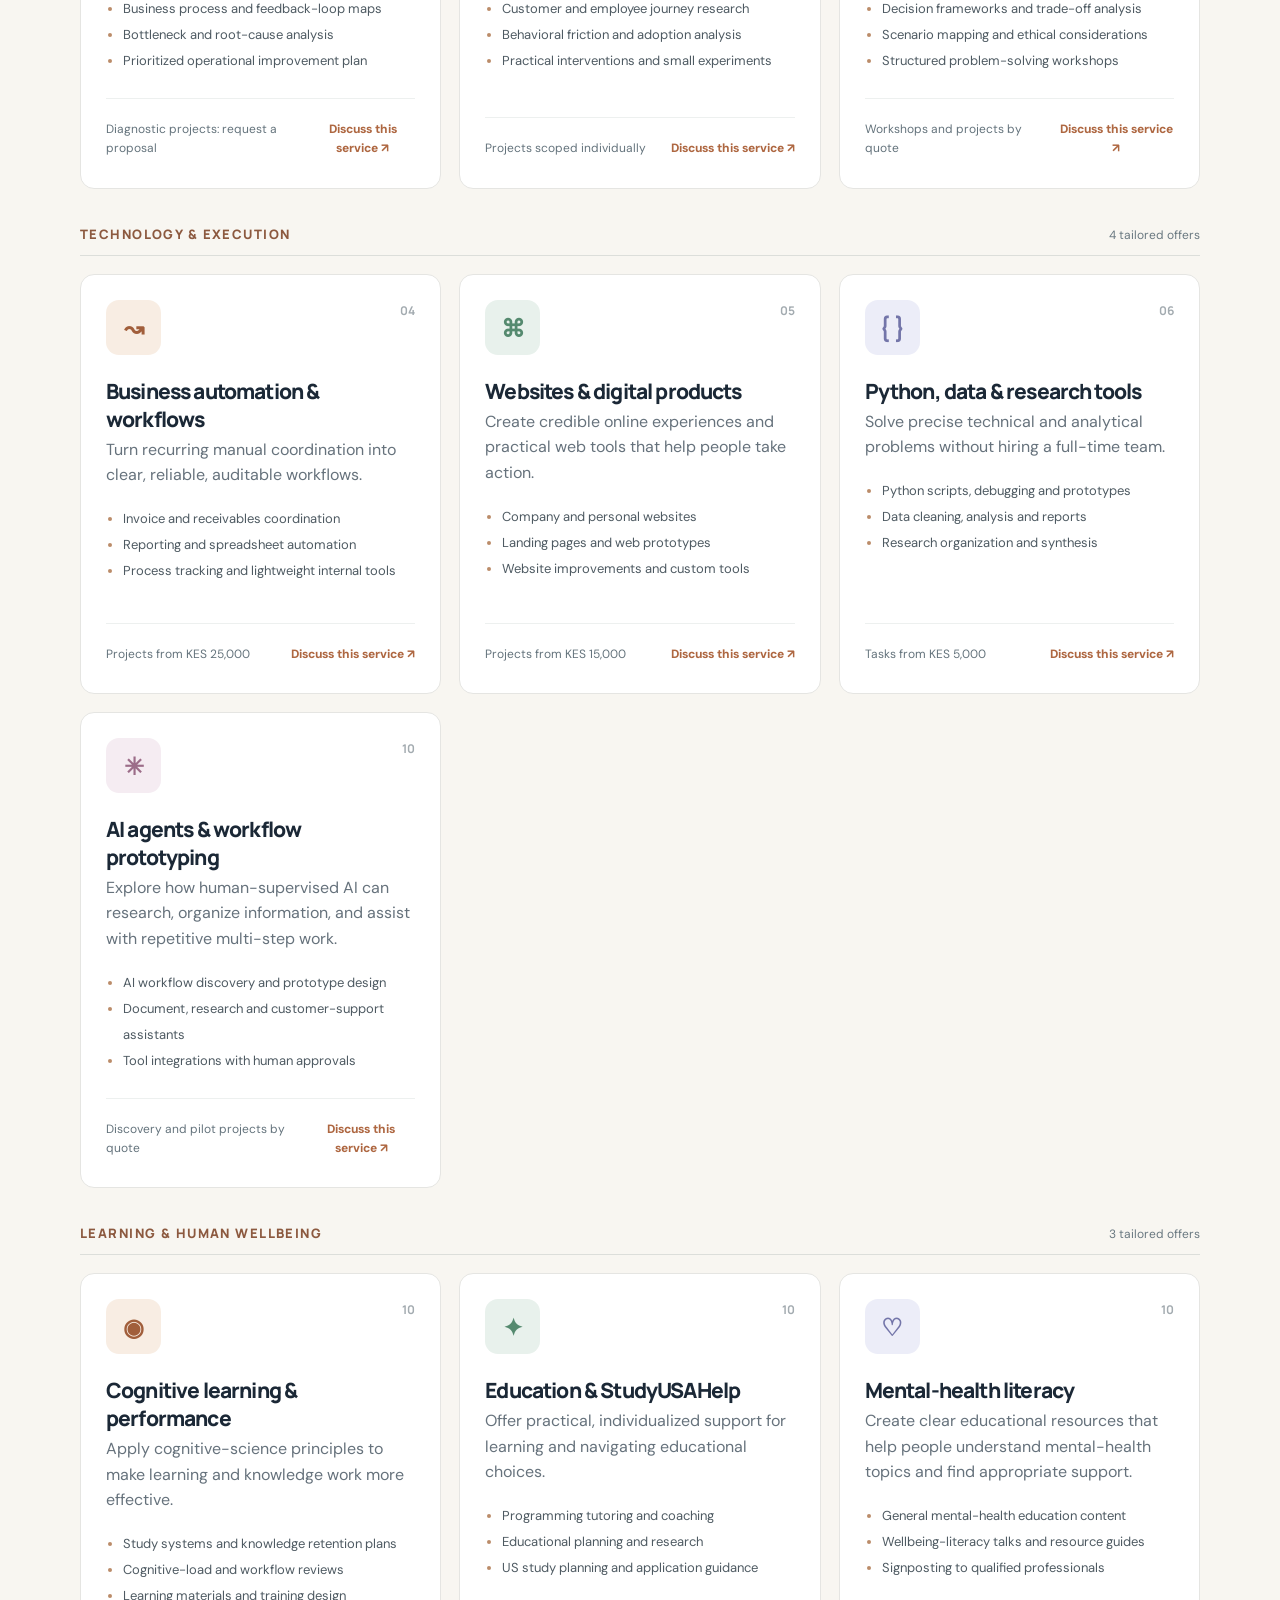
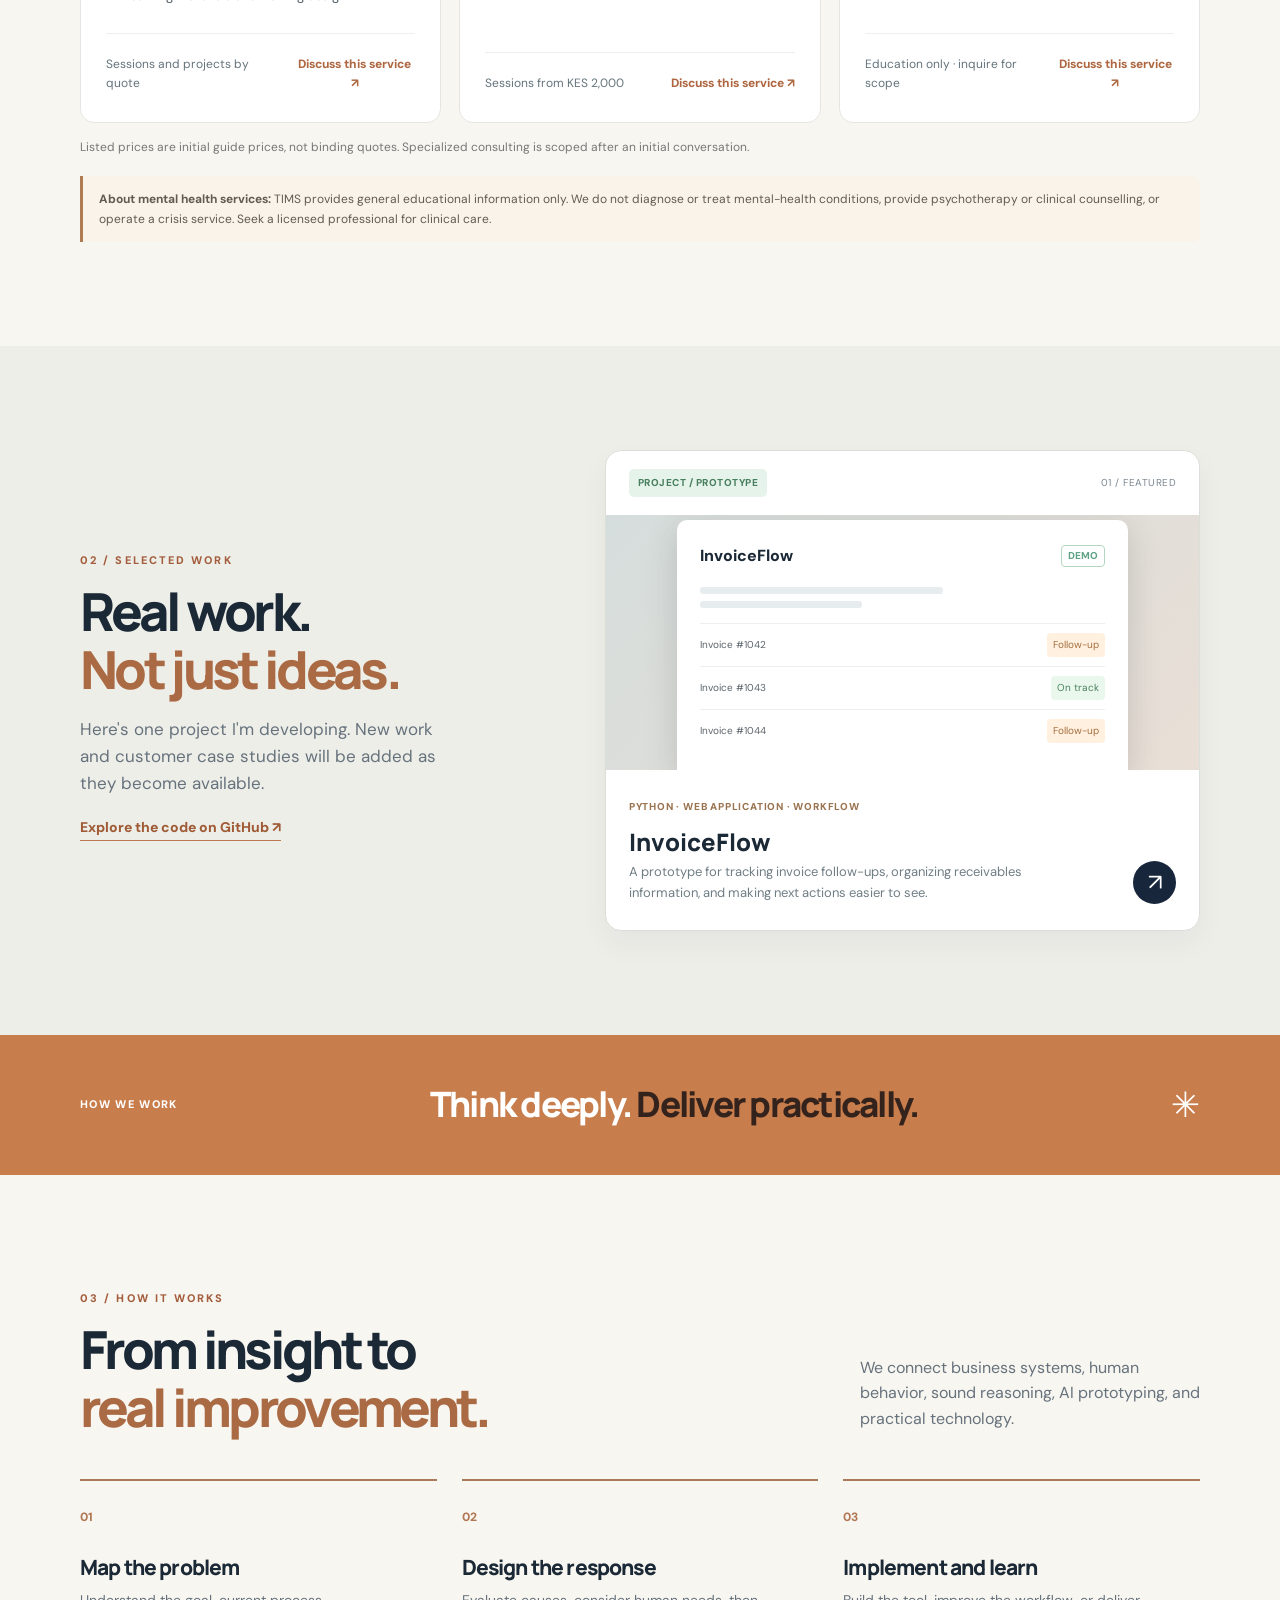
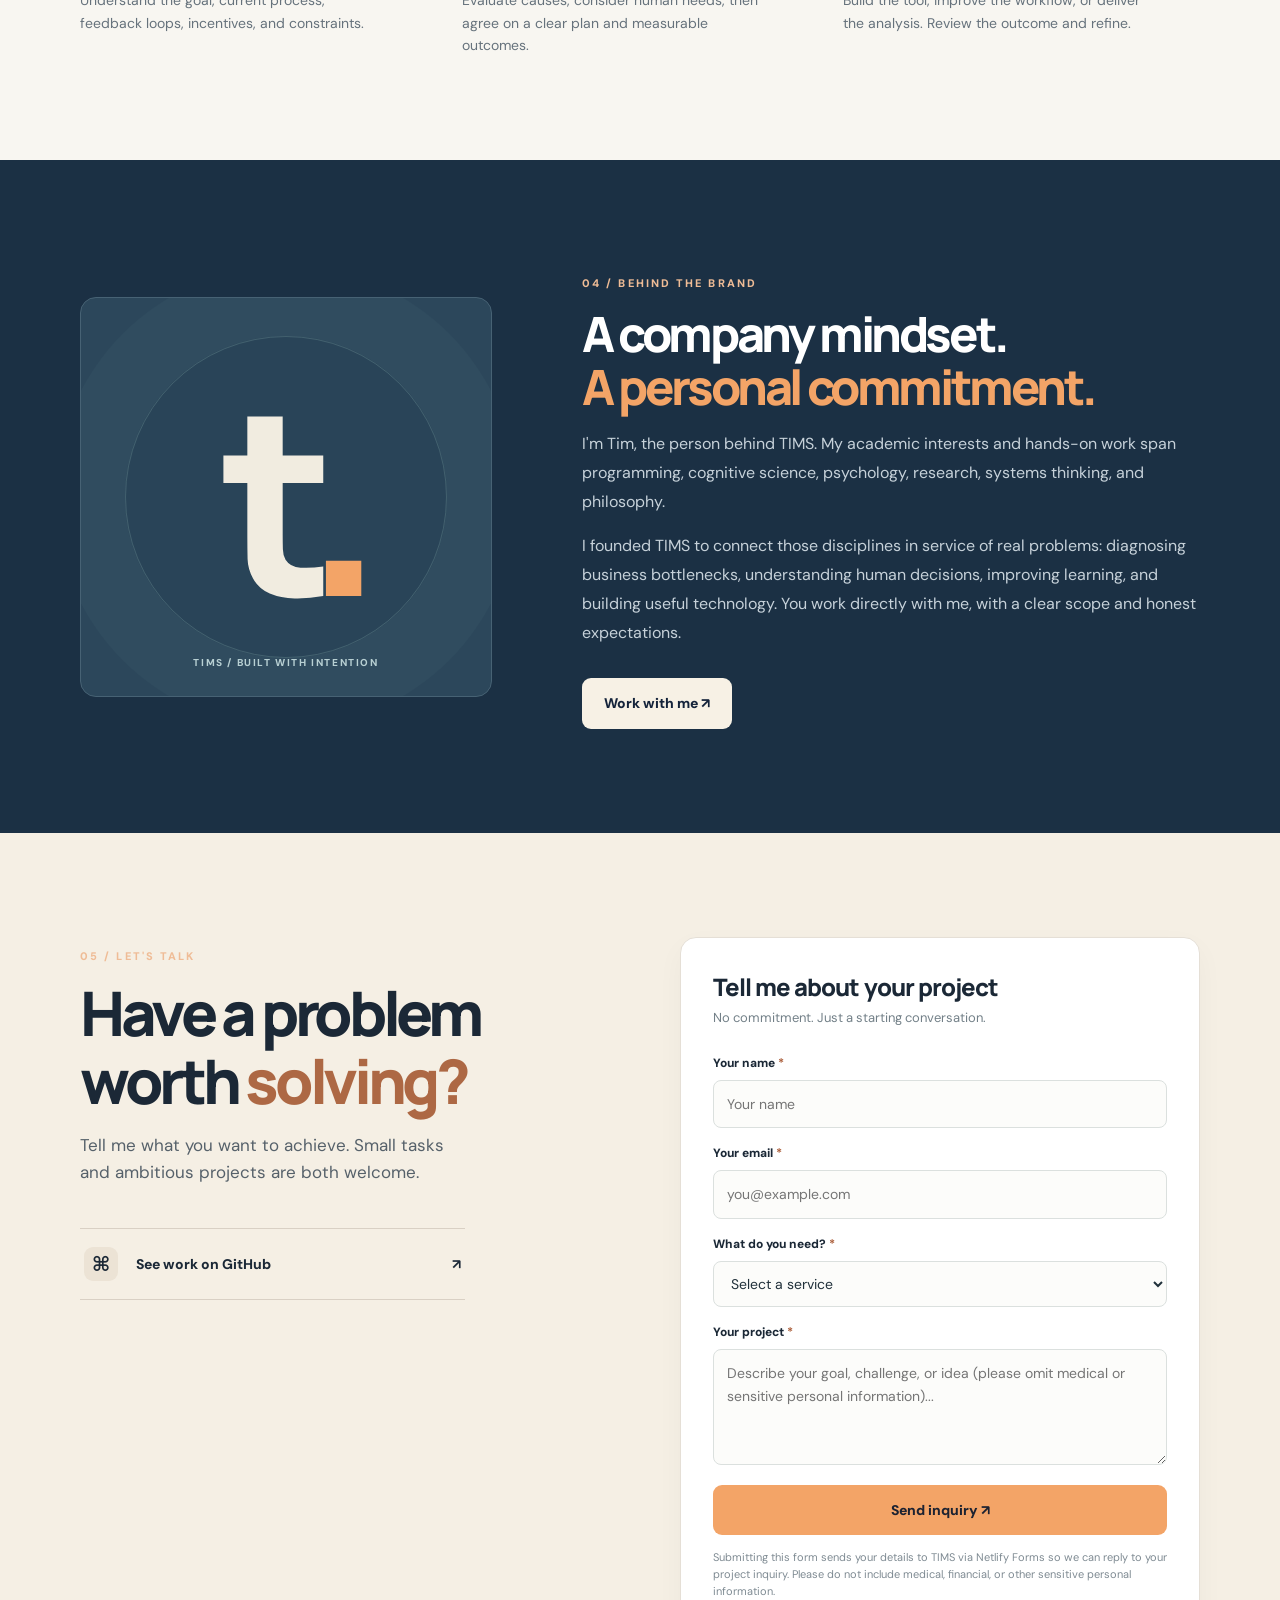
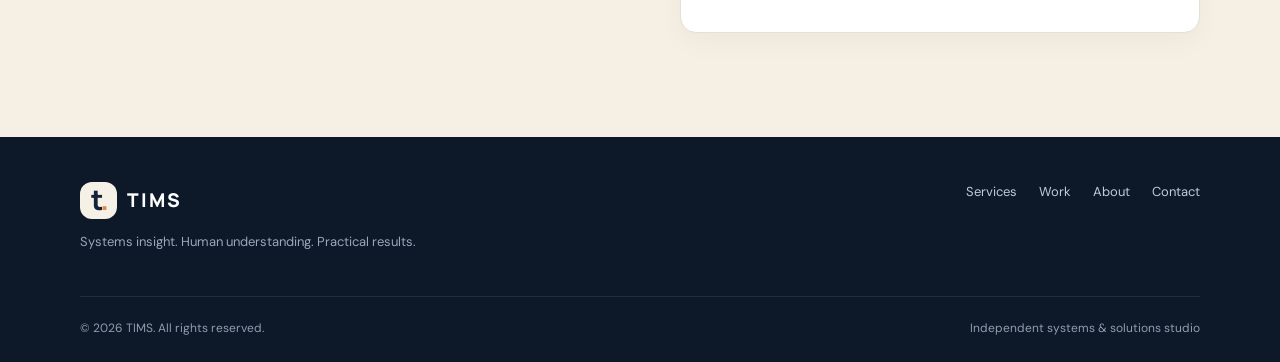
==== commit 78784919: "Add files via upload" ====
--- a/index.html
+++ b/index.html
@@ -85,7 +85,7 @@
     <section class="statement-band"><div class="shell statement-content"><span>HOW WE WORK</span><p>Think deeply. <em>Deliver practically.</em></p><span class="asterisk">✳</span></div></section>
     <section id="approach" class="section approach-section" aria-labelledby="approach-title"><div class="shell"><div class="section-head"><div><p class="eyebrow dark">03 / HOW IT WORKS</p><h2 id="approach-title">From insight to<br><em>real improvement.</em></h2></div><p>We connect business systems, human behavior, sound reasoning, AI prototyping, and practical technology.</p></div><div class="steps"><div class="step"><span class="step-number">01</span><h3>Map the problem</h3><p>Understand the goal, current process, feedback loops, incentives, and constraints.</p></div><div class="step"><span class="step-number">02</span><h3>Design the response</h3><p>Evaluate causes, consider human needs, then agree on a clear plan and measurable outcomes.</p></div><div class="step"><span class="step-number">03</span><h3>Implement and learn</h3><p>Build the tool, improve the workflow, or deliver the analysis. Review the outcome and refine.</p></div></div></div></section>
     <section id="about" class="section about-section" aria-labelledby="about-title"><div class="shell about-grid"><div class="about-graphic"><span class="about-monogram">t<span>.</span></span><div class="about-caption">TIMS / BUILT WITH INTENTION</div></div><div class="about-copy"><p class="eyebrow">04 / BEHIND THE BRAND</p><h2 id="about-title">A company mindset.<br><em>A personal commitment.</em></h2><p>I'm Tim, the person behind TIMS. My academic interests and hands-on work span programming, cognitive science, psychology, research, systems thinking, and philosophy.</p><p>I founded TIMS to connect those disciplines in service of real problems: diagnosing business bottlenecks, understanding human decisions, improving learning, and building useful technology. You work directly with me, with a clear scope and honest expectations.</p><a class="button button-dark" href="#contact">Work with me ↗</a></div></div></section>
-    <section id="contact" class="section contact-section" aria-labelledby="contact-title"><div class="shell contact-grid"><div class="contact-copy"><p class="eyebrow">05 / LET'S TALK</p><h2 id="contact-title">Have a problem<br>worth <em>solving?</em></h2><p>Tell me what you want to achieve. Small tasks and ambitious projects are both welcome.</p><div class="contact-methods"><a id="contact-email" class="contact-method is-hidden" href="#"><span>✉</span><span>Email TIMS</span><b>↗</b></a><a id="contact-whatsapp" class="contact-method is-hidden" href="#" target="_blank" rel="noopener noreferrer"><span>↗</span><span>Message on WhatsApp</span><b>↗</b></a><a class="contact-method" href="https://github.com/edwingatimu384-sym" target="_blank" rel="noopener noreferrer"><span>⌘</span><span>See work on GitHub</span><b>↗</b></a></div></div><form id="inquiry-form" class="contact-form"><h3>Tell me about your project</h3><p>No commitment. Just a starting conversation.</p><div class="form-row"><label for="customer-name">Your name <span>*</span></label><input id="customer-name" name="name" autocomplete="name" placeholder="Your name" required maxlength="100"></div><div class="form-row"><label for="customer-email">Your email <span>*</span></label><input id="customer-email" type="email" name="email" autocomplete="email" placeholder="you@example.com" required maxlength="180"></div><div class="form-row"><label for="service-choice">What do you need? <span>*</span></label><select id="service-choice" name="service" required><option value="" disabled selected>Select a service</option><optgroup label="BUSINESS &amp; ORGANIZATIONAL STRATEGY"><option value="Business systems diagnostics">Business systems diagnostics</option><option value="Behavioral strategy and research">Behavioral strategy &amp; research</option><option value="Decision and strategic thinking">Decision &amp; strategic thinking</option></optgroup><optgroup label="TECHNOLOGY &amp; EXECUTION"><option value="Business automation">Business automation &amp; workflows</option><option value="Website development">Websites &amp; digital products</option><option value="Python, data and research tools">Python, data &amp; research tools</option><option value="AI agent discovery and prototyping">AI agents &amp; workflow prototyping</option></optgroup><optgroup label="LEARNING &amp; HUMAN WELLBEING"><option value="Cognitive learning and performance">Cognitive learning &amp; performance</option><option value="Education and StudyUSAHelp">Education &amp; StudyUSAHelp</option><option value="Mental-health literacy education">Mental-health literacy</option></optgroup><option value="Something else">Something else</option></select></div><div class="form-row"><label for="project-details">Your project <span>*</span></label><textarea id="project-details" name="details" rows="4" maxlength="3000" placeholder="Describe your goal, challenge, or idea (please omit medical or sensitive personal information)..." required></textarea></div><button class="button button-primary submit-button" id="inquiry-submit" type="submit">Prepare my inquiry ↗</button><p id="inquiry-status" class="inquiry-status" role="status" aria-live="polite"></p><p class="form-note">This site doesn't store your message. Your email app opens with a prewritten inquiry once the site owner configures their email. Otherwise you can copy your inquiry. Please do not include medical or sensitive personal information.</p></form></div></section>
+    <section id="contact" class="section contact-section" aria-labelledby="contact-title"><div class="shell contact-grid"><div class="contact-copy"><p class="eyebrow">05 / LET'S TALK</p><h2 id="contact-title">Have a problem<br>worth <em>solving?</em></h2><p>Tell me what you want to achieve. Small tasks and ambitious projects are both welcome.</p><div class="contact-methods"><a id="contact-email" class="contact-method is-hidden" href="#"><span>✉</span><span>Email TIMS</span><b>↗</b></a><a id="contact-whatsapp" class="contact-method is-hidden" href="#" target="_blank" rel="noopener noreferrer"><span>↗</span><span>Message on WhatsApp</span><b>↗</b></a><a class="contact-method" href="https://github.com/edwingatimu384-sym" target="_blank" rel="noopener noreferrer"><span>⌘</span><span>See work on GitHub</span><b>↗</b></a></div></div><form id="inquiry-form" class="contact-form" name="tims-inquiry" method="POST" data-netlify="true" netlify-honeypot="bot-field" action="/thank-you.html"><input type="hidden" name="form-name" value="tims-inquiry"><p hidden><label>Leave this field blank <input name="bot-field"></label></p><h3>Tell me about your project</h3><p>No commitment. Just a starting conversation.</p><div class="form-row"><label for="customer-name">Your name <span>*</span></label><input id="customer-name" name="name" autocomplete="name" placeholder="Your name" required maxlength="100"></div><div class="form-row"><label for="customer-email">Your email <span>*</span></label><input id="customer-email" type="email" name="email" autocomplete="email" placeholder="you@example.com" required maxlength="180"></div><div class="form-row"><label for="service-choice">What do you need? <span>*</span></label><select id="service-choice" name="service" required><option value="" disabled selected>Select a service</option><optgroup label="BUSINESS &amp; ORGANIZATIONAL STRATEGY"><option value="Business systems diagnostics">Business systems diagnostics</option><option value="Behavioral strategy and research">Behavioral strategy &amp; research</option><option value="Decision and strategic thinking">Decision &amp; strategic thinking</option></optgroup><optgroup label="TECHNOLOGY &amp; EXECUTION"><option value="Business automation">Business automation &amp; workflows</option><option value="Website development">Websites &amp; digital products</option><option value="Python, data and research tools">Python, data &amp; research tools</option><option value="AI agent discovery and prototyping">AI agents &amp; workflow prototyping</option></optgroup><optgroup label="LEARNING &amp; HUMAN WELLBEING"><option value="Cognitive learning and performance">Cognitive learning &amp; performance</option><option value="Education and StudyUSAHelp">Education &amp; StudyUSAHelp</option><option value="Mental-health literacy education">Mental-health literacy</option></optgroup><option value="Something else">Something else</option></select></div><div class="form-row"><label for="project-details">Your project <span>*</span></label><textarea id="project-details" name="details" rows="4" maxlength="3000" placeholder="Describe your goal, challenge, or idea (please omit medical or sensitive personal information)..." required></textarea></div><button class="button button-primary submit-button" id="inquiry-submit" type="submit">Send inquiry ↗</button><p id="inquiry-status" class="inquiry-status" role="status" aria-live="polite"></p><p class="form-note">Submitting this form sends your details to TIMS via Netlify Forms so we can reply to your project inquiry. Please do not include medical, financial, or other sensitive personal information.</p></form></div></section>
   </main>
   <footer class="footer"><div class="shell footer-grid"><div><a class="brand footer-brand" href="#top"><span class="brand-mark">t<span>.</span></span><span class="brand-word">TIMS</span></a><p>Systems insight. Human understanding. Practical results.</p></div><div class="footer-links"><a href="#services">Services</a><a href="#work">Work</a><a href="#about">About</a><a href="#contact">Contact</a></div><div class="footer-bottom"><span>© <span id="year">2026</span> TIMS. All rights reserved.</span><span>Independent systems & solutions studio</span></div></div></footer>
 </body>
